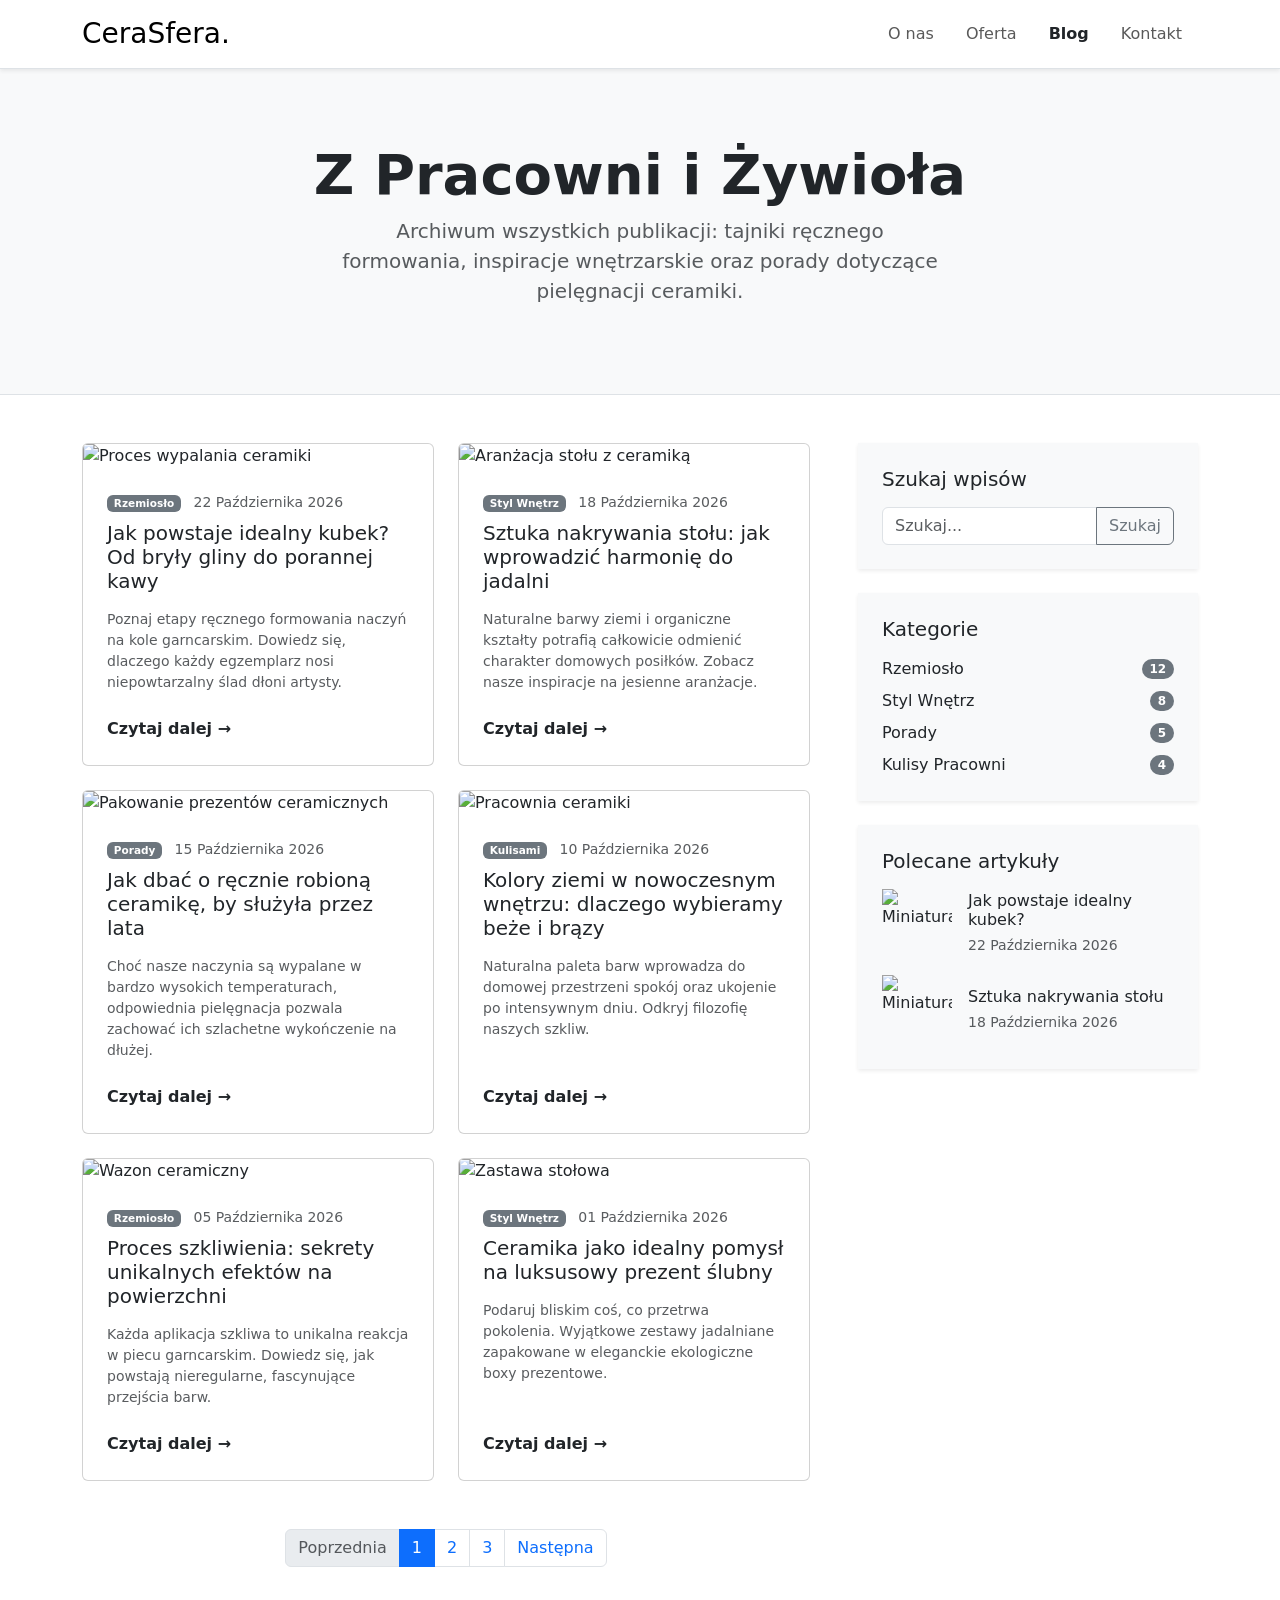
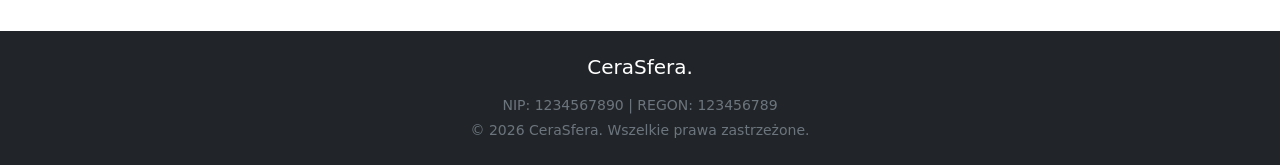
==== blog.html @ 280eee2d "Add initial blog.html structure and content" ====
<!DOCTYPE html>
<html lang="pl">
<head>
    <meta charset="UTF-8">
    <meta name="viewport" content="width=device-width, initial-scale=1.0">
    
    <title>Archiwum Wpisów - CeraSfera.</title>
    <meta name="description" content="Blog pracowni CeraSfera. - Odkryj tajniki rzemiosła ceramicznego, porady i inspiracje wnętrzarskie.">
    
    <!-- Czcionki Google Fonts -->
    <link rel="preconnect" href="https://fonts.googleapis.com">
    <link rel="preconnect" href="https://fonts.gstatic.com" crossorigin>
    <link href="https://fonts.googleapis.com/css2?family=Cormorant+Garamond:wght@400;600&family=Lato:wght@300;400;700&display=swap" rel="stylesheet">
    
    <link href="https://cdn.jsdelivr.net/npm/bootstrap@5.3.2/dist/css/bootstrap.min.css" rel="stylesheet">
    <link rel="stylesheet" href="style.css">
</head>
<body>

    <!-- Nawigacja (Spójna ze stroną główną) -->
    <header>
        <nav class="navbar navbar-expand-lg bg-white border-bottom shadow-sm">
            <div class="container">
                <a class="navbar-brand fs-3" href="index.html">CeraSfera.</a>
                <button class="navbar-toggler" type="button" data-bs-toggle="collapse" data-bs-target="#navbarNav" aria-controls="navbarNav" aria-expanded="false" aria-label="Przełącz nawigację">
                    <span class="navbar-toggler-icon"></span>
                </button>
                <div class="collapse navbar-collapse justify-content-end" id="navbarNav">
                    <ul class="navbar-nav">
                        <li class="nav-item"><a class="nav-link px-3" href="index.html#o-nas">O nas</a></li>
                        <li class="nav-item"><a class="nav-link px-3" href="index.html#oferta">Oferta</a></li>
                        <li class="nav-item"><a class="nav-link px-3 active text-dark fw-bold" href="blog.html">Blog</a></li>
                        <li class="nav-item"><a class="nav-link px-3" href="index.html#kontakt">Kontakt</a></li>
                    </ul>
                </div>
            </div>
        </nav>
    </header>

    <!-- Nagłówek Podstrony (Page Header) -->
    <header class="bg-light py-5 text-center border-bottom">
        <div class="container py-4">
            <h1 class="display-4 fw-bold">Z Pracowni i Żywioła</h1>
            <p class="lead text-muted mx-auto" style="max-width: 600px;">Archiwum wszystkich publikacji: tajniki ręcznego formowania, inspiracje wnętrzarskie oraz porady dotyczące pielęgnacji ceramiki.</p>
        </div>
    </header>

    <!-- Układ Główny Dwukolumnowy (<main> + <aside>) -->
    <main class="container my-5">
        <div class="row g-5">
            
            <!-- Kolumna Treści Głównej (<main>) -->
            <div class="col-lg-8">
                <div class="row g-4">
                    
                    <!-- Artykuł 1 -->
                    <div class="col-md-6">
                        <div class="card card-premium h-100">
                            <img src="img/pojedyncze.jpg" class="card-img-top" alt="Proces wypalania ceramiki">
                            <div class="card-body p-4 d-flex flex-column">
                                <div class="mb-2 text-muted small">
                                    <span class="badge bg-secondary me-2">Rzemiosło</span> 22 Października 2026
                                </div>
                                <h3 class="card-title h5 mb-3">Jak powstaje idealny kubek? Od bryły gliny do porannej kawy</h3>
                                <p class="card-text text-muted small mb-4">Poznaj etapy ręcznego formowania naczyń na kole garncarskim. Dowiedz się, dlaczego każdy egzemplarz nosi niepowtarzalny ślad dłoni artysty.</p>
                                <a href="single.html" class="mt-auto text-decoration-none fw-bold" style="color: var(--color-accent);">Czytaj dalej &rarr;</a>
                            </div>
                        </div>
                    </div>

                    <!-- Artykuł 2 -->
                    <div class="col-md-6">
                        <div class="card card-premium h-100">
                            <img src="img/zestaw.jpg" class="card-img-top" alt="Aranżacja stołu z ceramiką">
                            <div class="card-body p-4 d-flex flex-column">
                                <div class="mb-2 text-muted small">
                                    <span class="badge bg-secondary me-2">Styl Wnętrz</span> 18 Października 2026
                                </div>
                                <h3 class="card-title h5 mb-3">Sztuka nakrywania stołu: jak wprowadzić harmonię do jadalni</h3>
                                <p class="card-text text-muted small mb-4">Naturalne barwy ziemi i organiczne kształty potrafią całkowicie odmienić charakter domowych posiłków. Zobacz nasze inspiracje na jesienne aranżacje.</p>
                                <a href="single.html" class="mt-auto text-decoration-none fw-bold" style="color: var(--color-accent);">Czytaj dalej &rarr;</a>
                            </div>
                        </div>
                    </div>

                    <!-- Artykuł 3 -->
                    <div class="col-md-6">
                        <div class="card card-premium h-100">
                            <img src="img/box.jpg" class="card-img-top" alt="Pakowanie prezentów ceramicznych">
                            <div class="card-body p-4 d-flex flex-column">
                                <div class="mb-2 text-muted small">
                                    <span class="badge bg-secondary me-2">Porady</span> 15 Października 2026
                                </div>
                                <h3 class="card-title h5 mb-3">Jak dbać o ręcznie robioną ceramikę, by służyła przez lata</h3>
                                <p class="card-text text-muted small mb-4">Choć nasze naczynia są wypalane w bardzo wysokich temperaturach, odpowiednia pielęgnacja pozwala zachować ich szlachetne wykończenie na dłużej.</p>
                                <a href="single.html" class="mt-auto text-decoration-none fw-bold" style="color: var(--color-accent);">Czytaj dalej &rarr;</a>
                            </div>
                        </div>
                    </div>

                    <!-- Artykuł 4 -->
                    <div class="col-md-6">
                        <div class="card card-premium h-100">
                            <img src="img/tlo.jpg" class="card-img-top" alt="Pracownia ceramiki">
                            <div class="card-body p-4 d-flex flex-column">
                                <div class="mb-2 text-muted small">
                                    <span class="badge bg-secondary me-2">Kulisami</span> 10 Października 2026
                                </div>
                                <h3 class="card-title h5 mb-3">Kolory ziemi w nowoczesnym wnętrzu: dlaczego wybieramy beże i brązy</h3>
                                <p class="card-text text-muted small mb-4">Naturalna paleta barw wprowadza do domowej przestrzeni spokój oraz ukojenie po intensywnym dniu. Odkryj filozofię naszych szkliw.</p>
                                <a href="single.html" class="mt-auto text-decoration-none fw-bold" style="color: var(--color-accent);">Czytaj dalej &rarr;</a>
                            </div>
                        </div>
                    </div>

                    <!-- Artykuł 5 -->
                    <div class="col-md-6">
                        <div class="card card-premium h-100">
                            <img src="img/pojedyncze.jpg" class="card-img-top" alt="Wazon ceramiczny">
                            <div class="card-body p-4 d-flex flex-column">
                                <div class="mb-2 text-muted small">
                                    <span class="badge bg-secondary me-2">Rzemiosło</span> 05 Października 2026
                                </div>
                                <h3 class="card-title h5 mb-3">Proces szkliwienia: sekrety unikalnych efektów na powierzchni</h3>
                                <p class="card-text text-muted small mb-4">Każda aplikacja szkliwa to unikalna reakcja w piecu garncarskim. Dowiedz się, jak powstają nieregularne, fascynujące przejścia barw.</p>
                                <a href="single.html" class="mt-auto text-decoration-none fw-bold" style="color: var(--color-accent);">Czytaj dalej &rarr;</a>
                            </div>
                        </div>
                    </div>

                    <!-- Artykuł 6 -->
                    <div class="col-md-6">
                        <div class="card card-premium h-100">
                            <img src="img/zestaw.jpg" class="card-img-top" alt="Zastawa stołowa">
                            <div class="card-body p-4 d-flex flex-column">
                                <div class="mb-2 text-muted small">
                                    <span class="badge bg-secondary me-2">Styl Wnętrz</span> 01 Października 2026
                                </div>
                                <h3 class="card-title h5 mb-3">Ceramika jako idealny pomysł na luksusowy prezent ślubny</h3>
                                <p class="card-text text-muted small mb-4">Podaruj bliskim coś, co przetrwa pokolenia. Wyjątkowe zestawy jadalniane zapakowane w eleganckie ekologiczne boxy prezentowe.</p>
                                <a href="single.html" class="mt-auto text-decoration-none fw-bold" style="color: var(--color-accent);">Czytaj dalej &rarr;</a>
                            </div>
                        </div>
                    </div>

                </div>

                <!-- Statyczny komponent paginacji Bootstrapa -->
                <nav class="mt-5" aria-label="Nawigacja po stronach archiwum">
                    <ul class="pagination justify-content-center">
                        <li class="page-item disabled"><a class="page-link" href="#" tabindex="-1">Poprzednia</a></li>
                        <li class="page-item active"><a class="page-link" href="#">1</a></li>
                        <li class="page-item"><a class="page-link" href="#">2</a></li>
                        <li class="page-item"><a class="page-link" href="#">3</a></li>
                        <li class="page-item"><a class="page-link" href="#">Następna</a></li>
                    </ul>
                </nav>
            </div>

            <!-- Pasek Boczny (<aside>) -->
            <div class="col-lg-4">
                
                <!-- Wyszukiwarka -->
                <div class="p-4 bg-light mb-4 shadow-sm">
                    <h4 class="h5 mb-3">Szukaj wpisów</h4>
                    <div class="input-group">
                        <input type="text" class="form-control" placeholder="Szukaj...">
                        <button class="btn btn-outline-secondary" type="button">Szukaj</button>
                    </div>
                </div>

                <!-- Kategorie tematyczne z licznikiem badge -->
                <div class="p-4 bg-light mb-4 shadow-sm">
                    <h4 class="h5 mb-3">Kategorie</h4>
                    <ul class="list-unstyled mb-0">
                        <li class="d-flex justify-content-between align-items-center mb-2">
                            <a href="#" class="text-decoration-none text-dark">Rzemiosło</a>
                            <span class="badge bg-secondary rounded-pill">12</span>
                        </li>
                        <li class="d-flex justify-content-between align-items-center mb-2">
                            <a href="#" class="text-decoration-none text-dark">Styl Wnętrz</a>
                            <span class="badge bg-secondary rounded-pill">8</span>
                        </li>
                        <li class="d-flex justify-content-between align-items-center mb-2">
                            <a href="#" class="text-decoration-none text-dark">Porady</a>
                            <span class="badge bg-secondary rounded-pill">5</span>
                        </li>
                        <li class="d-flex justify-content-between align-items-center">
                            <a href="#" class="text-decoration-none text-dark">Kulisy Pracowni</a>
                            <span class="badge bg-secondary rounded-pill">4</span>
                        </li>
                    </ul>
                </div>

                <!-- Blok Polecane artykuły -->
                <div class="p-4 bg-light shadow-sm">
                    <h4 class="h5 mb-3">Polecane artykuły</h4>
                    <div class="d-flex flex-column gap-3">
                        <a href="single.html" class="d-flex align-items-center text-decoration-none text-dark">
                            <img src="img/pojedyncze.jpg" alt="Miniatura" class="me-3" style="width: 70px; height: 70px; object-fit: cover;">
                            <div>
                                <h6 class="mb-1 fs-6">Jak powstaje idealny kubek?</h6>
                                <small class="text-muted">22 Października 2026</small>
                            </div>
                        </a>
                        <a href="single.html" class="d-flex align-items-center text-decoration-none text-dark">
                            <img src="img/zestaw.jpg" alt="Miniatura" class="me-3" style="width: 70px; height: 70px; object-fit: cover;">
                            <div>
                                <h6 class="mb-1 fs-6">Sztuka nakrywania stołu</h6>
                                <small class="text-muted">18 Października 2026</small>
                            </div>
                        </a>
                    </div>
                </div>

            </div>

        </div>
    </main>

    <!-- Stopka (Spójna ze stroną główną) -->
    <footer class="bg-dark text-white text-center py-4 mt-5">
        <div class="container">
            <h5 class="mb-3 text-white">CeraSfera.</h5>
            <p class="mb-1 text-secondary small">NIP: 1234567890 | REGON: 123456789</p>
            <p class="mb-0 text-secondary small">&copy; 2026 CeraSfera. Wszelkie prawa zastrzeżone.</p>
        </div>
    </footer>

    <script src="https://cdn.jsdelivr.net/npm/bootstrap@5.3.2/dist/js/bootstrap.bundle.min.js"></script>
</body>
</html>
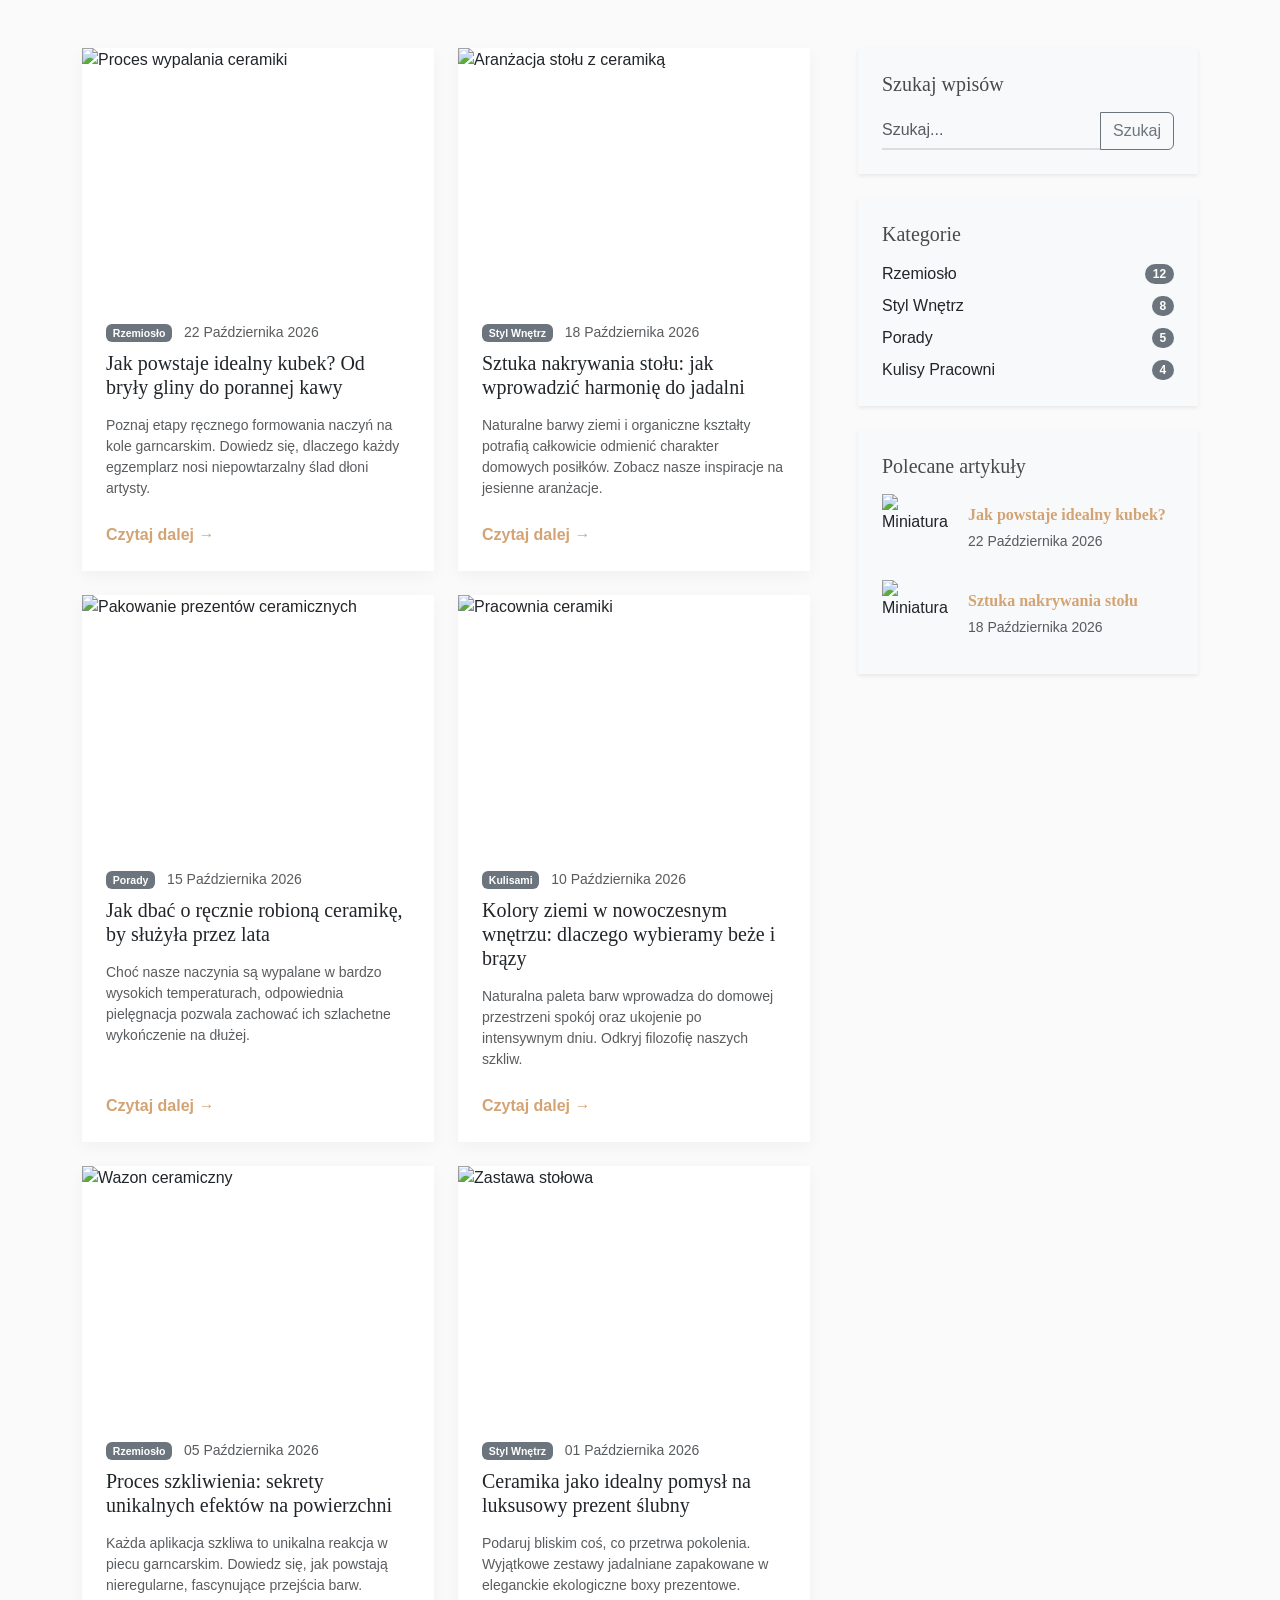
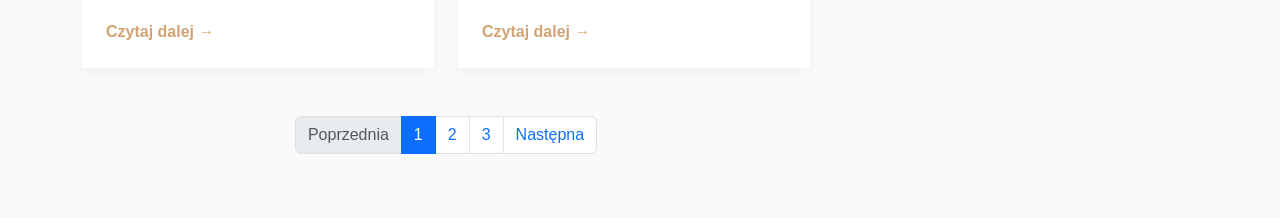
==== commit e8a4b062: "Refactor blog.html structure and remove header/footer" ====
--- a/blog.html
+++ b/blog.html
@@ -18,32 +18,10 @@
 <body>
 
     <!-- Nawigacja (Spójna ze stroną główną) -->
-    <header>
-        <nav class="navbar navbar-expand-lg bg-white border-bottom shadow-sm">
-            <div class="container">
-                <a class="navbar-brand fs-3" href="index.html">CeraSfera.</a>
-                <button class="navbar-toggler" type="button" data-bs-toggle="collapse" data-bs-target="#navbarNav" aria-controls="navbarNav" aria-expanded="false" aria-label="Przełącz nawigację">
-                    <span class="navbar-toggler-icon"></span>
-                </button>
-                <div class="collapse navbar-collapse justify-content-end" id="navbarNav">
-                    <ul class="navbar-nav">
-                        <li class="nav-item"><a class="nav-link px-3" href="index.html#o-nas">O nas</a></li>
-                        <li class="nav-item"><a class="nav-link px-3" href="index.html#oferta">Oferta</a></li>
-                        <li class="nav-item"><a class="nav-link px-3 active text-dark fw-bold" href="blog.html">Blog</a></li>
-                        <li class="nav-item"><a class="nav-link px-3" href="index.html#kontakt">Kontakt</a></li>
-                    </ul>
-                </div>
-            </div>
-        </nav>
-    </header>
+    <div id="site-header"></div>
 
     <!-- Nagłówek Podstrony (Page Header) -->
-    <header class="bg-light py-5 text-center border-bottom">
-        <div class="container py-4">
-            <h1 class="display-4 fw-bold">Z Pracowni i Żywioła</h1>
-            <p class="lead text-muted mx-auto" style="max-width: 600px;">Archiwum wszystkich publikacji: tajniki ręcznego formowania, inspiracje wnętrzarskie oraz porady dotyczące pielęgnacji ceramiki.</p>
-        </div>
-    </header>
+    <div id="site-header"></div>
 
     <!-- Układ Główny Dwukolumnowy (<main> + <aside>) -->
     <main class="container my-5">
@@ -218,15 +196,10 @@
         </div>
     </main>
 
-    <!-- Stopka (Spójna ze stroną główną) -->
-    <footer class="bg-dark text-white text-center py-4 mt-5">
-        <div class="container">
-            <h5 class="mb-3 text-white">CeraSfera.</h5>
-            <p class="mb-1 text-secondary small">NIP: 1234567890 | REGON: 123456789</p>
-            <p class="mb-0 text-secondary small">&copy; 2026 CeraSfera. Wszelkie prawa zastrzeżone.</p>
-        </div>
-    </footer>
-
+    <div id="site-footer"></div>
+
+    <!-- Skrypty -->
     <script src="https://cdn.jsdelivr.net/npm/bootstrap@5.3.2/dist/js/bootstrap.bundle.min.js"></script>
+    <script src="main.js"></script>
 </body>
 </html>
--- a/style.css
+++ b/style.css
@@ -0,0 +1,129 @@
+/* --- ZMIENNE KOLORYSTYCZNE --- */
+:root {
+  --color-primary: #FEFAE0;
+  --color-secondary: #CCD5AE;
+  --color-accent: #D4A373;
+  --color-text: #4A4A4A;
+}
+
+/* --- TYPOGRAFIA --- */
+body {
+  font-family: 'Lato', sans-serif;
+  font-weight: 400;
+  color: var(--color-text);
+  background-color: #FAFAFA;
+}
+
+h1, h2, h3, h4, h5, h6 {
+  font-family: 'Cormorant Garamond', serif;
+  font-weight: 600;
+  color: var(--color-accent);
+}
+
+/* --- NAWIGACJA --- */
+.navbar {
+
+  background: rgba(255, 255, 255, 0.35) !important; /* 0.35 to idealna, delikatna przezroczystość */
+  backdrop-filter: blur(10px);
+  -webkit-backdrop-filter: blur(10px);
+  box-shadow: 0 4px 30px rgba(0, 0, 0, 0.05);
+}
+
+.navbar-brand {
+  font-family: 'Cormorant Garamond', serif;
+  font-size: 2rem;
+  font-weight: 600;
+  color: #333333 !important;
+}
+
+.navbar-nav .nav-link {
+  font-weight: 700;
+  color: #333333 !important;
+  transition: color 0.3s ease;
+}
+
+.navbar-nav .nav-link:hover {
+  color: var(--color-accent) !important;
+}
+
+/* --- SEKCJA HERO --- */
+#hero {
+  min-height: 100vh;
+  display: flex;
+  align-items: center;
+  color: #fff;
+}
+
+#hero h1 {
+  color: var(--color-primary);
+  text-shadow: 2px 2px 8px rgba(0,0,0,0.6);
+  font-size: 4rem;
+  font-family: 'Cormorant Garamond', serif;
+}
+
+#hero p {
+  font-size: 1.25rem;
+  text-shadow: 1px 1px 4px rgba(0,0,0,0.6);
+  font-weight: 300;
+}
+
+/* --- PRZYCISKI --- */
+.btn-premium {
+  background-color: var(--color-accent);
+  color: var(--color-primary);
+  border: none;
+  padding: 12px 30px;
+  font-family: 'Lato', sans-serif;
+  font-weight: 700;
+  border-radius: 0; 
+  transition: all 0.4s cubic-bezier(0.25, 0.8, 0.25, 1);
+  box-shadow: 0 4px 6px rgba(212, 163, 115, 0.2);
+}
+
+.btn-premium:hover {
+  background-color: var(--color-secondary);
+  color: #333;
+  transform: translateY(-3px);
+}
+
+/* --- KARTY OFERTY --- */
+.card-premium {
+  border: none;
+  border-radius: 0;
+  background: #fff;
+  transition: all 0.4s ease;
+  box-shadow: 0 5px 15px rgba(0,0,0,0.04);
+  height: 100%;
+}
+
+.card-premium:hover {
+  transform: translateY(-10px);
+  box-shadow: 0 15px 35px rgba(0,0,0,0.1);
+}
+
+.card-img-top {
+  border-radius: 0;
+  height: 250px;
+  object-fit: cover;
+}
+
+/* --- FORMULARZ --- */
+.form-control, .form-select {
+  border: none;
+  border-bottom: 2px solid #ddd;
+  border-radius: 0;
+  background-color: transparent;
+  padding-left: 0;
+  font-family: 'Lato', sans-serif;
+}
+
+.form-control:focus, .form-select:focus {
+  box-shadow: none;
+  background-color: transparent;
+  border-bottom: 2px solid var(--color-accent);
+}
+
+/* --- ODSTĘPY SEKCJI --- */
+section {
+  padding: 100px 0;
+}
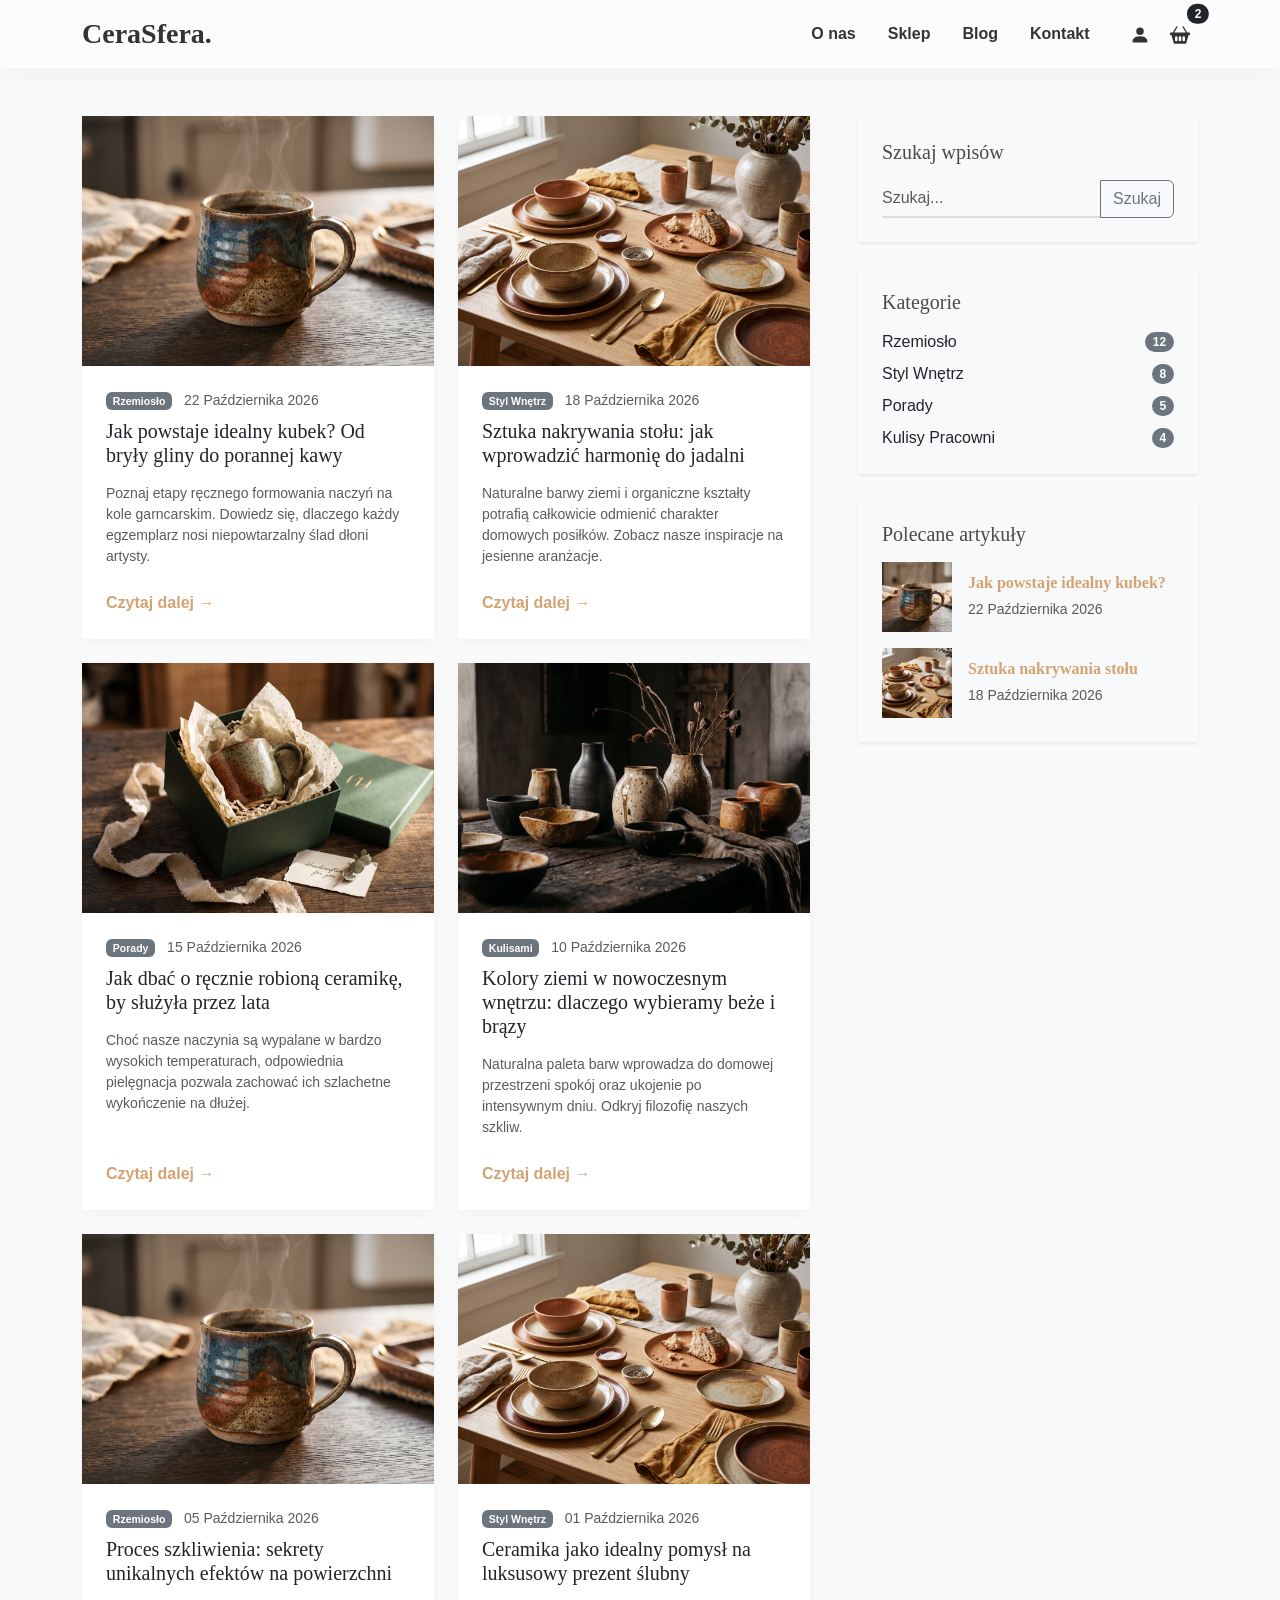
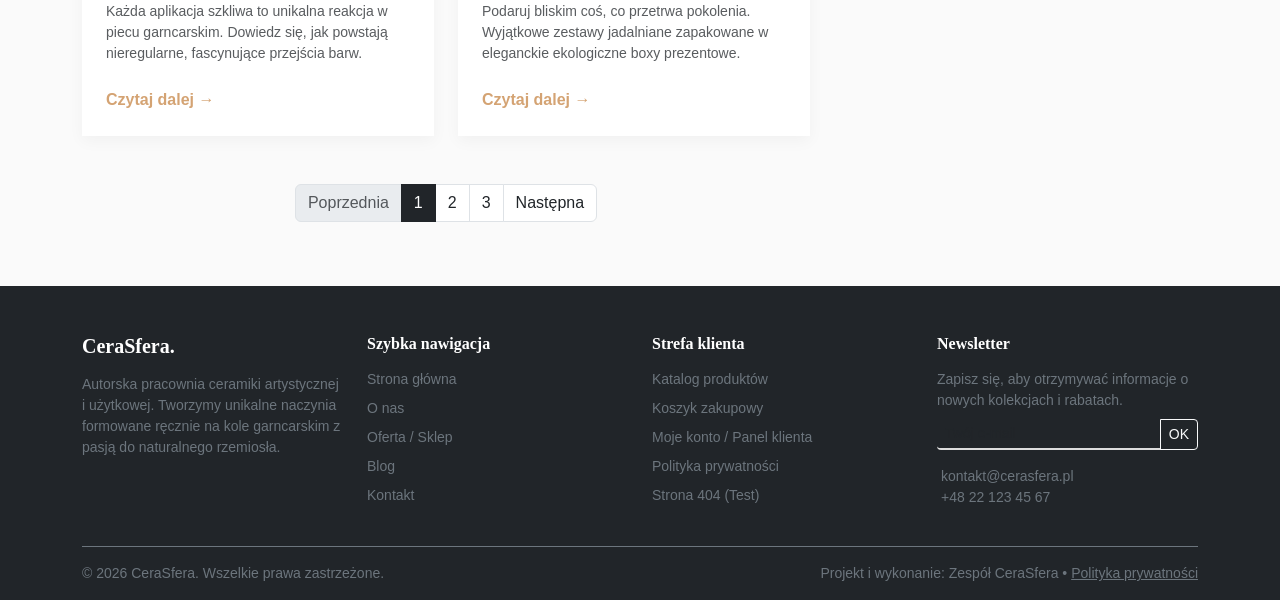
==== commit ccf9a417: "Update pagination component styling and structure" ====
--- a/blog.html
+++ b/blog.html
@@ -124,15 +124,24 @@
                 </div>
 
                 <!-- Statyczny komponent paginacji Bootstrapa -->
-                <nav class="mt-5" aria-label="Nawigacja po stronach archiwum">
-                    <ul class="pagination justify-content-center">
-                        <li class="page-item disabled"><a class="page-link" href="#" tabindex="-1">Poprzednia</a></li>
-                        <li class="page-item active"><a class="page-link" href="#">1</a></li>
-                        <li class="page-item"><a class="page-link" href="#">2</a></li>
-                        <li class="page-item"><a class="page-link" href="#">3</a></li>
-                        <li class="page-item"><a class="page-link" href="#">Następna</a></li>
-                    </ul>
-                </nav>
+               <nav class="mt-5" aria-label="Nawigacja po stronach archiwum">
+    <ul class="pagination justify-content-center">
+        <!-- Przycisk Nieaktywny -->
+        <li class="page-item disabled"><span class="page-link text-muted">Poprzednia</span></li>
+        
+        <!-- Aktywna strona (zmieniona na ciemny styl zamiast niebieskiego) -->
+        <li class="page-item active" aria-current="page">
+            <span class="page-link bg-dark border-dark text-white">1</span>
+        </li>
+        
+        <!-- Zwykłe strony -->
+        <li class="page-item"><a class="page-link text-dark" href="#">2</a></li>
+        <li class="page-item"><a class="page-link text-dark" href="#">3</a></li>
+        
+        <!-- Przycisk Następna -->
+        <li class="page-item"><a class="page-link text-dark" href="#">Następna</a></li>
+    </ul>
+</nav>
             </div>
 
             <!-- Pasek Boczny (<aside>) -->
